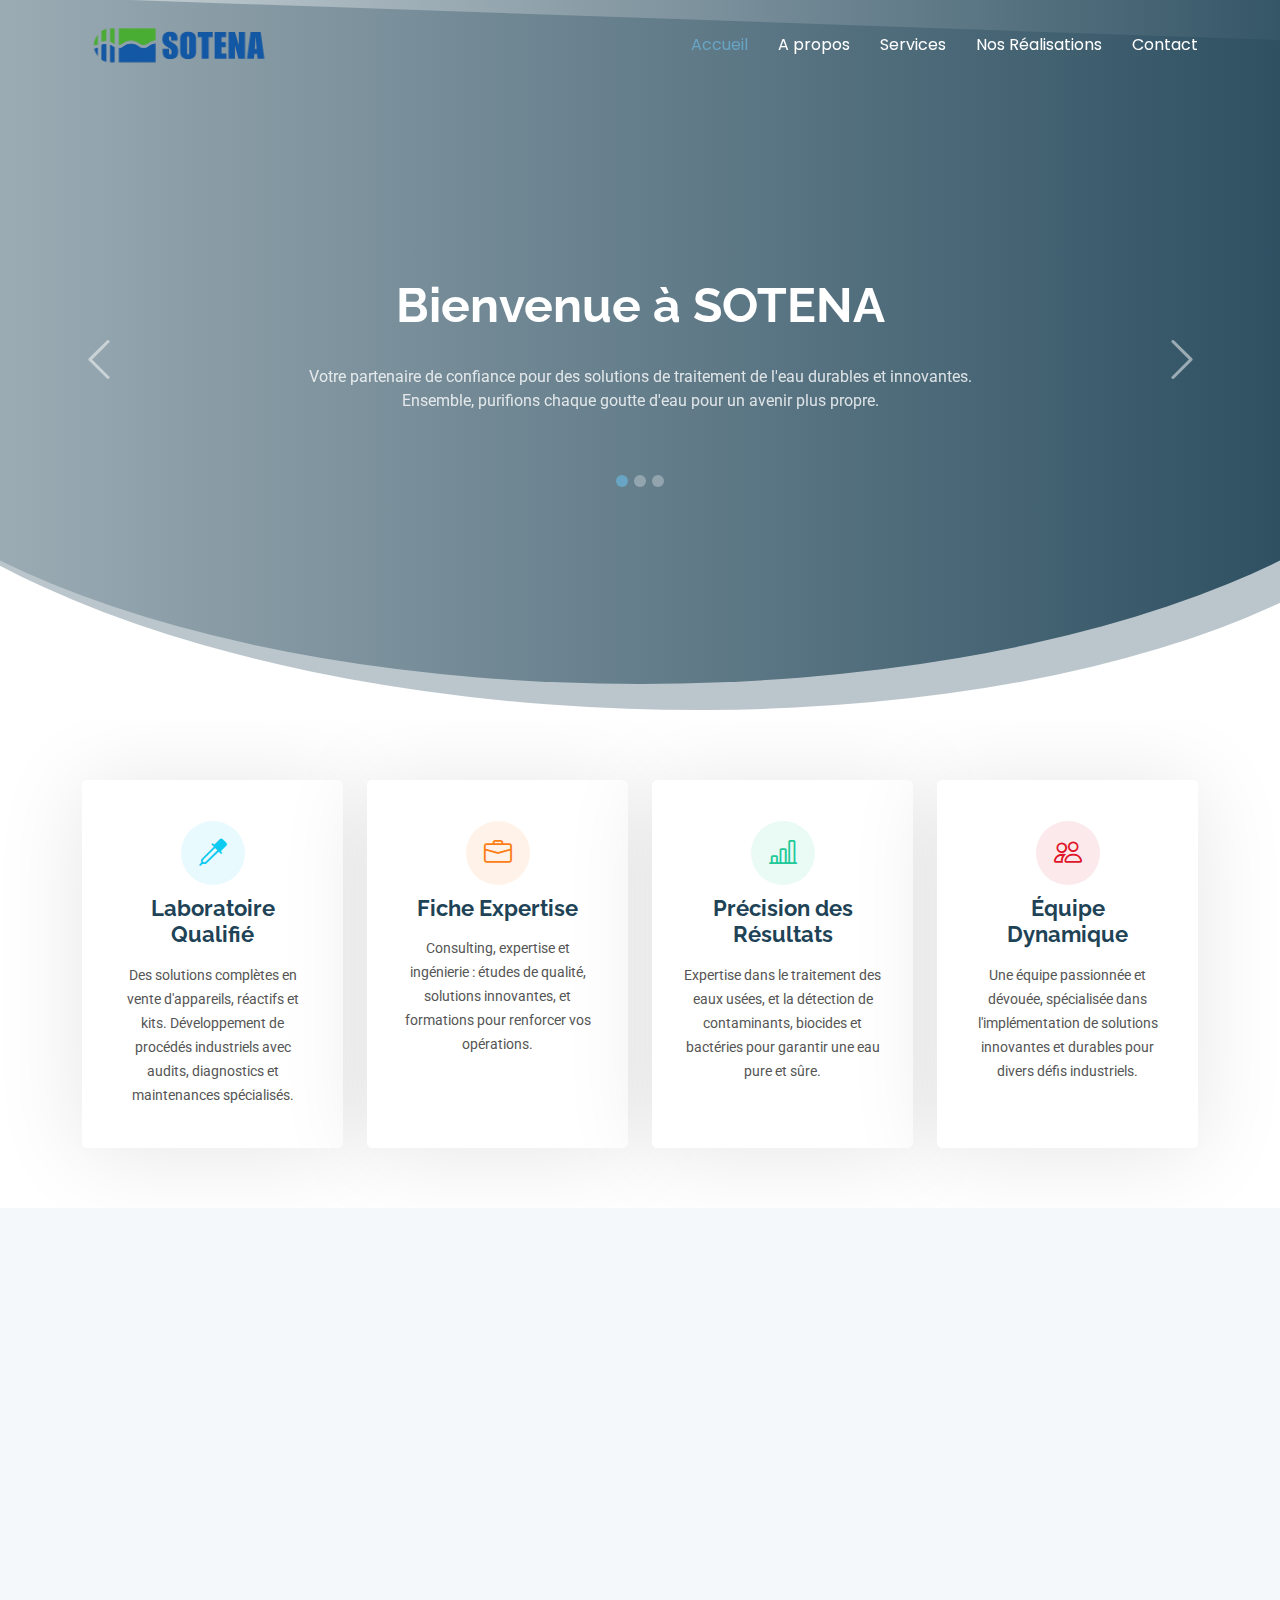
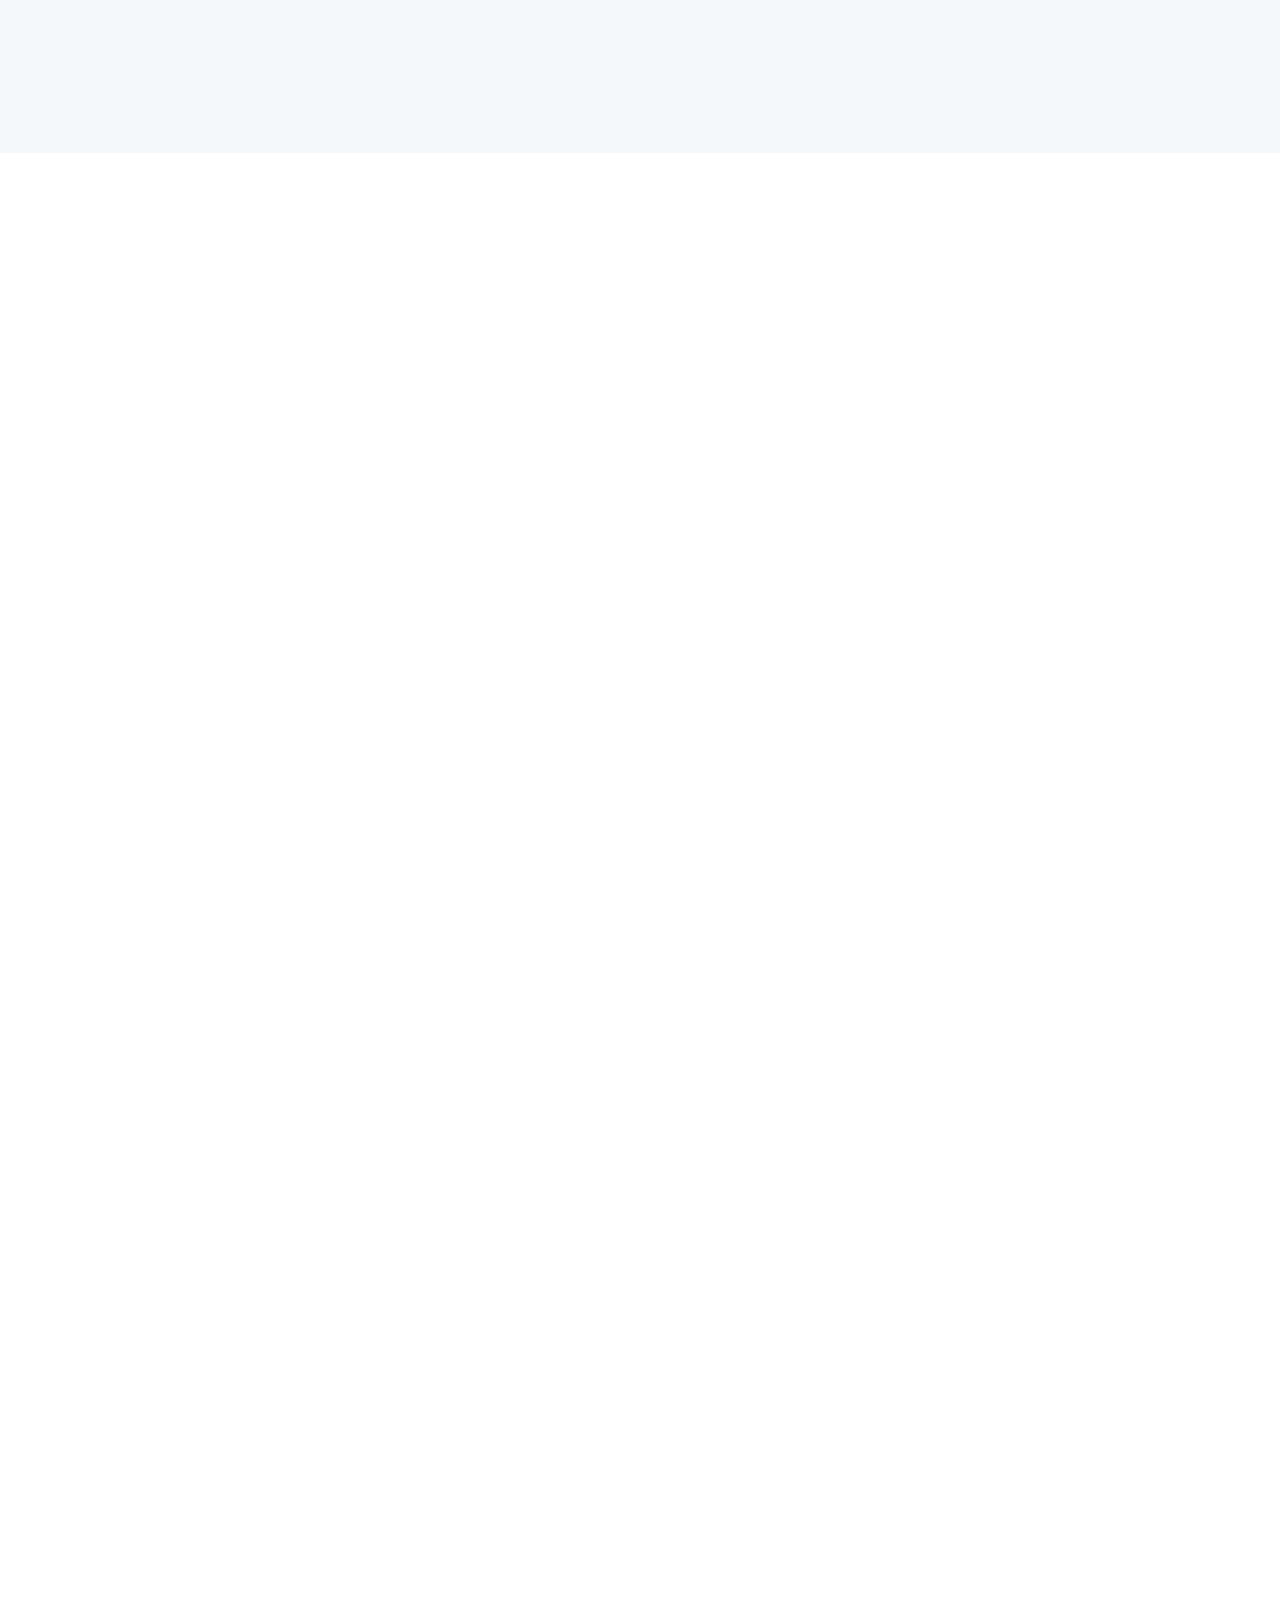
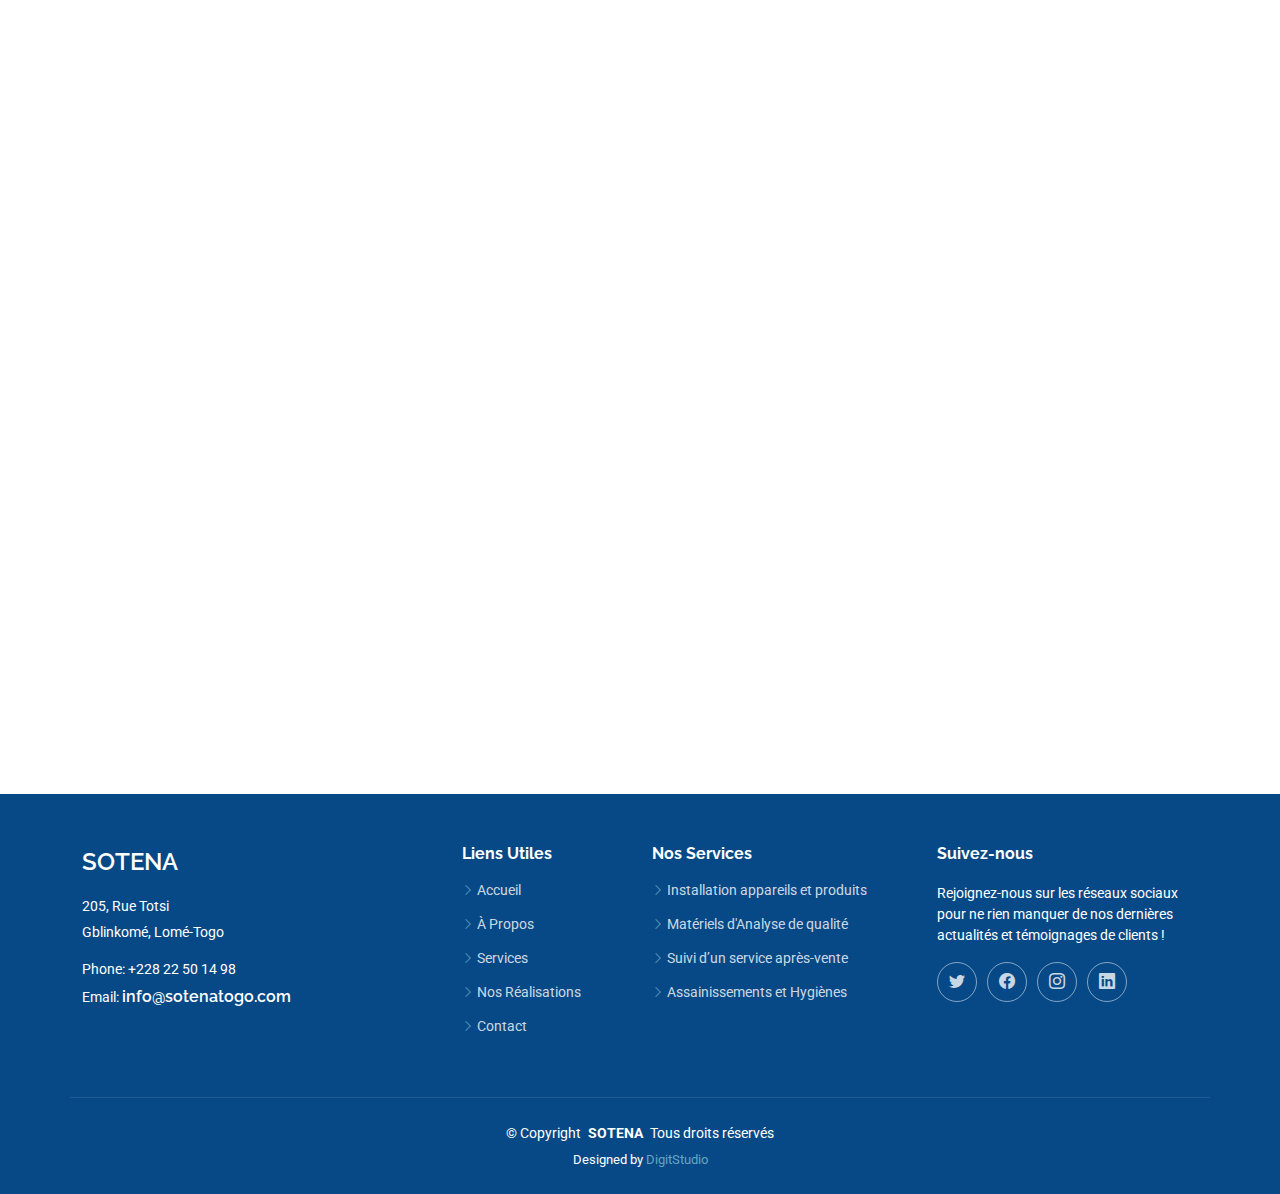
==== index.html @ bdf87255 "Initial commit" ====
<!DOCTYPE html>
<html lang="en">

<head>
  <meta charset="utf-8">
  <meta content="width=device-width, initial-scale=1.0" name="viewport">
  <title>SOTENA / Accueil</title>
  <meta name="description" content="">
  <meta name="keywords" content="">

  <!-- Favicons -->
  <link href="assets/img/SOTENA.png" rel="icon">
  <link href="assets/img/apple-touch-icon.png" rel="apple-touch-icon">

  <!-- Fonts -->
  <link href="https://fonts.googleapis.com" rel="preconnect">
  <link href="https://fonts.gstatic.com" rel="preconnect" crossorigin>
  <link href="https://fonts.googleapis.com/css2?family=Roboto:ital,wght@0,100;0,300;0,400;0,500;0,700;0,900;1,100;1,300;1,400;1,500;1,700;1,900&family=Poppins:ital,wght@0,100;0,200;0,300;0,400;0,500;0,600;0,700;0,800;0,900;1,100;1,200;1,300;1,400;1,500;1,600;1,700;1,800;1,900&family=Raleway:ital,wght@0,100;0,200;0,300;0,400;0,500;0,600;0,700;0,800;0,900;1,100;1,200;1,300;1,400;1,500;1,600;1,700;1,800;1,900&display=swap" rel="stylesheet">

  <!-- Vendor CSS Files -->
  <link href="assets/vendor/bootstrap/css/bootstrap.min.css" rel="stylesheet">
  <link href="assets/vendor/bootstrap-icons/bootstrap-icons.css" rel="stylesheet">
  <link href="assets/vendor/aos/aos.css" rel="stylesheet">
  <link href="assets/vendor/glightbox/css/glightbox.min.css" rel="stylesheet">
  <link href="assets/vendor/swiper/swiper-bundle.min.css" rel="stylesheet">

  <!-- Main CSS File -->
  <link href="assets/css/main.css" rel="stylesheet">

  <style>
    .header {
      background-color: transparent; /* Couleur de fond par défaut */
      transition: background-color 0.3s ease, color 0.3s ease; /* Transition douce pour les changements de style */
    }
    
    .header a {
      color: #FFFFFF; /* Couleur par défaut du texte */
      transition: color 0.3s ease; /* Transition douce pour les changements de couleur */
    }
    
    /* Styles pour le header lorsqu'il est scrollé */
    .scrolled .header {
      background-color: var(--background-color); /* Couleur de fond définie lors du défilement */
    }
    
    .scrolled .header a {
      color: #1e4356; /* Couleur du texte lors du défilement */
    }

    @media (max-width: 1199px) {
      .navmenu a{ 
        color: #1e4356;
      }
    }
  </style>

  <!-- =======================================================
  * Template Name: Moderna
  * Template URL: https://bootstrapmade.com/free-bootstrap-template-corporate-moderna/
  * Updated: Aug 07 2024 with Bootstrap v5.3.3
  * Author: BootstrapMade.com
  * License: https://bootstrapmade.com/license/
  ======================================================== -->
</head>

<body class="index-page">

  <header id="header" class="header d-flex align-items-center fixed-top">
    <div class="container-fluid container-xl position-relative d-flex align-items-center justify-content-between">

      <a href="index.html" class="logo d-flex align-items-center">
        <!-- Uncomment the line below if you also wish to use an image logo -->
         <img src="assets/img/SOTENA2.png" alt=""> 
        <!--<h1 class="sitename">Moderna</h1> -->
      </a>

      <nav id="navmenu" class="navmenu" >
        <ul>
          <li><a href="index.html" class="active">Accueil</a></li>
          <li><a href="about.html" >A propos</a></li>
          <li><a href="services.html">Services</a></li>
          <li><a href="portfolio.html">Nos Réalisations</a></li>
          <!--<li><a href="team.html">Equipes</a></li> -->
          <!--<li><a href="blog.html">Blog</a></li> -->
          <!--<li class="dropdown"><a href="#"><span>Dropdown</span> <i class="bi bi-chevron-down toggle-dropdown"></i></a>
            <ul>
              <li><a href="#">Dropdown 1</a></li>
              <li class="dropdown"><a href="#"><span>Deep Dropdown</span> <i class="bi bi-chevron-down toggle-dropdown"></i></a>
                <ul>
                  <li><a href="#">Deep Dropdown 1</a></li>
                  <li><a href="#">Deep Dropdown 2</a></li>
                  <li><a href="#">Deep Dropdown 3</a></li>
                  <li><a href="#">Deep Dropdown 4</a></li>
                  <li><a href="#">Deep Dropdown 5</a></li>
                </ul>
              </li>
              <li><a href="#">Dropdown 2</a></li>
              <li><a href="#">Dropdown 3</a></li>
              <li><a href="#">Dropdown 4</a></li>
            </ul>
          </li> -->
          <li><a href="contact.html">Contact</a></li>
        </ul>
        <i class="mobile-nav-toggle d-xl-none bi bi-list"></i>
      </nav>

    </div>
  </header>

  <main class="main">

    <!-- Hero Section -->
    <section id="hero" class="hero section dark-background">

      <!-- <img src="assets/img/hero-bg.jpg" alt="" data-aos="fade-in"> -->

      <div id="hero-carousel" class="carousel carousel-fade" data-bs-ride="carousel" data-bs-interval="5000">

        <div class="container position-relative">

          <div class="carousel-item active">
            <div class="carousel-container">
              <h2>Bienvenue à SOTENA</h2>
              <p>Votre partenaire de confiance pour des solutions de traitement de l'eau durables et innovantes. Ensemble, purifions chaque goutte d'eau pour un avenir plus propre.</p>
              <!--<a href="#about" class="btn-get-started">Read More</a> -->
            </div>
          </div><!-- End Carousel Item -->

          <div class="carousel-item">
            <div class="carousel-container">
              <h2>Transformons l'eau, transformons l'avenir</h2>
              <p>Découvrez nos technologies avancées et notre engagement envers des pratiques respectueuses de l'environnement. Rejoignez-nous pour un monde où l'eau pure est accessible à tous.</p>
              <!--<a href="#about" class="btn-get-started">Read More</a> -->
            </div>
          </div><!-- End Carousel Item -->

          <div class="carousel-item">
            <div class="carousel-container">
              <h2>Des solutions sur mesure pour chaque besoin</h2>
              <p>De la purification de l'eau domestique au traitement des eaux industrielles, nous fournissons des solutions adaptées à chaque défi. SOTENA, votre expert en qualité de l'eau.</p>
              <!--<a href="#about" class="btn-get-started">Read More</a> -->
            </div>
          </div><!-- End Carousel Item -->

          <a class="carousel-control-prev" href="#hero-carousel" role="button" data-bs-slide="prev">
            <span class="carousel-control-prev-icon bi bi-chevron-left" aria-hidden="true"></span>
          </a>

          <a class="carousel-control-next" href="#hero-carousel" role="button" data-bs-slide="next">
            <span class="carousel-control-next-icon bi bi-chevron-right" aria-hidden="true"></span>
          </a>

          <ol class="carousel-indicators"></ol>

        </div>

      </div>

    </section><!-- /Hero Section -->
    

        <!-- Featured Services Section -->
    <section id="featured-services" class="featured-services section">

      <div class="container">

        <div class="row gy-4">

          <!-- Service Item 1 -->
          <div class="col-lg-3 col-md-6" data-aos="fade-up" data-aos-delay="100">
            <div class="service-item item-cyan position-relative">
              <div class="icon">
                <i class="bi bi-eyedropper"></i> <!-- Icône mise à jour pour représenter un laboratoire -->
              </div>
               <!--<a href="service-details.html" class="stretched-link">-->
                <h3>Laboratoire Qualifié</h3>
              </a>
              <p>Des solutions complètes en vente d'appareils, réactifs et kits. Développement de procédés industriels avec audits, diagnostics et maintenances spécialisés.</p>
            </div>
          </div><!-- End Service Item -->

          <!-- Service Item 2 -->
          <div class="col-lg-3 col-md-6" data-aos="fade-up" data-aos-delay="200">
            <div class="service-item item-orange position-relative">
              <div class="icon">
                <i class="bi bi-briefcase"></i> <!-- Icône mise à jour pour représenter le consulting et l'expertise -->
              </div>
               <!--<a href="service-details.html" class="stretched-link">-->
                <h3>Fiche Expertise</h3>
              </a>
              <p>Consulting, expertise et ingénierie : études de qualité, solutions innovantes, et formations pour renforcer vos opérations.</p>
            </div>
          </div><!-- End Service Item -->

          <!-- Service Item 3 -->
          <div class="col-lg-3 col-md-6" data-aos="fade-up" data-aos-delay="300">
            <div class="service-item item-teal position-relative">
              <div class="icon">
                <i class="bi bi-bar-chart-line"></i> <!-- Icône mise à jour pour représenter la précision et l'analyse des résultats -->
              </div>
               <!--<a href="service-details.html" class="stretched-link">-->
                <h3>Précision des Résultats</h3>
              </a>
              <p>Expertise dans le traitement des eaux usées, et la détection de contaminants, biocides et bactéries pour garantir une eau pure et sûre.</p>
            </div>
          </div><!-- End Service Item -->

          <!-- Service Item 4 -->
          <div class="col-lg-3 col-md-6" data-aos="fade-up" data-aos-delay="400">
            <div class="service-item item-red position-relative">
              <div class="icon">
                <i class="bi bi-people"></i> <!-- Icône mise à jour pour représenter une équipe dynamique -->
              </div>
              <!--<a href="service-details.html" class="stretched-link"> -->
                <h3>Équipe Dynamique</h3>
              </a>
              <p>Une équipe passionnée et dévouée, spécialisée dans l'implémentation de solutions innovantes et durables pour divers défis industriels.</p>
            </div>
          </div><!-- End Service Item -->

        </div>

      </div>

    </section><!-- /Featured Services Section -->


        <!-- About Section -->
    <section id="about" class="about section light-background">

      <div class="container">

        <div class="row gy-4">
          <div class="col-lg-6 position-relative align-self-start" data-aos="fade-up" data-aos-delay="100">
            <iframe width="560" height="360" src="https://www.youtube.com/embed/HpWwSjppguw" 
                  title="YouTube video player" 
                  frameborder="0" 
                  allow="accelerometer; autoplay; clipboard-write; encrypted-media; gyroscope; picture-in-picture; web-share" 
                  allowfullscreen>
          </iframe>
          </div>
          <div class="col-lg-6 content" data-aos="fade-up" data-aos-delay="200">
            <h3>Engagés pour une eau pure et un avenir durable</h3>
            <p class="fst-italic">
              Chez SOTENA, nous croyons en l'importance de l'eau pure et accessible pour tous. Nous offrons des solutions innovantes de traitement de l'eau adaptées aux besoins de nos clients.
            </p>
            <ul>
              <li><i class="bi bi-check2-all"></i> <span>Des technologies avancées pour un traitement efficace et écologique de l'eau.</span></li>
              <li><i class="bi bi-check2-all"></i> <span>Des solutions sur mesure pour répondre aux défis uniques de chaque client.</span></li>
              <li><i class="bi bi-check2-all"></i> <span>Un engagement fort envers la protection de l'environnement et la préservation des ressources en eau.</span></li>
            </ul>
            <p>
              Nous collaborons avec vous pour créer un monde où l'eau est pure et durable. Découvrez comment nos services peuvent faire une différence pour votre communauté et votre entreprise.
            </p>
          </div>
        </div>

      </div>

    </section><!-- /About Section -->


        <!-- Features Section -->
    <section id="features" class="features section">

      <!-- Section Title -->
      <div class="container section-title" data-aos="fade-up">
        <h2>Nos Atouts</h2>
        <p>Découvrez pourquoi nos solutions de traitement de l'eau se distinguent par leur efficacité et leur innovation.</p>
      </div><!-- End Section Title -->

      <div class="container">

        <div class="row gy-4 align-items-center features-item">
          <div class="col-md-5 d-flex align-items-center" data-aos="zoom-out" data-aos-delay="100">
            <img src="assets/img/machi1.jpg" class="img-fluid" alt="Technologie de pointe">
          </div>
          <div class="col-md-7" data-aos="fade-up" data-aos-delay="100">
            <h3>Technologie de pointe pour un traitement optimal</h3>
            <p class="fst-italic">
              Nos systèmes utilisent les dernières avancées technologiques pour garantir une purification de l'eau efficace et respectueuse de l'environnement.
            </p>
            <ul>
              <li><i class="bi bi-check"></i><span> Utilisation de membranes de filtration de haute qualité pour éliminer les impuretés.</span></li>
              <li><i class="bi bi-check"></i> <span> Technologies brevetées pour un meilleur rendement énergétique.</span></li>
              <li><i class="bi bi-check"></i> <span> Systèmes de traitement entièrement automatisés pour une maintenance simplifiée.</span></li>
            </ul>
          </div>
        </div><!-- Features Item -->

        <div class="row gy-4 align-items-center features-item">
          <div class="col-md-5 order-1 order-md-2 d-flex align-items-center" data-aos="zoom-out" data-aos-delay="200">
            <img src="assets/img/solution.webp" class="img-fluid" alt="Solutions personnalisées">
          </div>
          <div class="col-md-7 order-2 order-md-1" data-aos="fade-up" data-aos-delay="200">
            <h3>Solutions personnalisées adaptées à vos besoins</h3>
            <p class="fst-italic">
              Nous analysons vos besoins spécifiques pour concevoir des solutions sur mesure qui s'intègrent parfaitement à votre environnement.
            </p>
            <p>
              Que vous soyez une entreprise industrielle ou une municipalité, nous adaptons nos systèmes pour maximiser l'efficacité et minimiser les coûts.
            </p>
          </div>
        </div><!-- Features Item -->

        <div class="row gy-4 align-items-center features-item">
          <div class="col-md-5 d-flex align-items-center" data-aos="zoom-out">
            <img src="assets/img/6528425.jpg" class="img-fluid" alt="Impact environnemental minimal">
          </div>
          <div class="col-md-7" data-aos="fade-up">
            <h3>Un impact environnemental minimal</h3>
            <p>Nous nous engageons à protéger l'environnement en utilisant des matériaux durables et des procédés écologiques pour toutes nos solutions.</p>
            <ul>
              <li><i class="bi bi-check"></i> <span> Réduction de l'empreinte carbone grâce à des technologies à faible consommation d'énergie.</span></li>
              <li><i class="bi bi-check"></i><span> Utilisation de produits chimiques non toxiques dans nos traitements.</span></li>
              <li><i class="bi bi-check"></i> <span> Recyclage de l'eau et réduction des déchets.</span></li>
            </ul>
          </div>
        </div><!-- Features Item -->

        <div class="row gy-4 align-items-center features-item">
          <div class="col-md-5 order-1 order-md-2 d-flex align-items-center" data-aos="zoom-out">
            <img src="assets/img/maintenance.jpg" class="img-fluid" alt="Support et maintenance">
          </div>
          <div class="col-md-7 order-2 order-md-1" data-aos="fade-up">
            <h3>Support et maintenance réactifs</h3>
            <p class="fst-italic">
              Notre équipe d'experts est toujours prête à vous assister avec un support technique rapide et efficace.
            </p>
            <p>
              Nous offrons des services de maintenance préventive et curative pour assurer un fonctionnement optimal de vos équipements de traitement d'eau.
            </p>
          </div>
        </div><!-- Features Item -->

      </div>

    </section><!-- /Features Section -->


  </main>

  <footer id="footer" class="footer dark-background">


    <div class="container footer-top">
      <div class="row gy-4">
        <div class="col-lg-4 col-md-6 footer-about">
          <a href="index.html" class="d-flex align-items-center">

            

            <span class="sitename">SOTENA</span>
          </a>
          <div class="footer-contact pt-3">
            <p>205, Rue Totsi</p>
            <p>Gblinkomé, Lomé-Togo</p>
            <p class="mt-3">Phone: <span>+228 22 50 14 98</span></p>
            <p>Email: <a href="mailto:info@sotenatogo.com" class="fs-6 ">info@sotenatogo.com</a></p>
          </div>
        </div>

        <div class="col-lg-2 col-md-3 footer-links">
          <h4>Liens Utiles</h4>
          <ul>
            <li><i class="bi bi-chevron-right"></i> <a href="index.html">Accueil</a></li>
            <li><i class="bi bi-chevron-right"></i> <a href="about.html">À Propos</a></li>
            <li><i class="bi bi-chevron-right"></i> <a href="services.html">Services</a></li>
            <li><i class="bi bi-chevron-right"></i> <a href="portfolio.html">Nos Réalisations</a></li>
            <li><i class="bi bi-chevron-right"></i> <a href="contact.html">Contact</a></li>
          </ul>
        </div>

        <div class="col-lg-3 col-md-4 footer-links">
          <h4>Nos Services</h4>
          <ul>
            <li><i class="bi bi-chevron-right"></i> <a href="services.html">Installation appareils et produits</a></li>
            <li><i class="bi bi-chevron-right"></i> <a href="services.html">Matériels d'Analyse de qualité</a></li>
            <li><i class="bi bi-chevron-right"></i> <a href="services.html">Suivi d’un service après-vente</a></li>
            <li><i class="bi bi-chevron-right"></i> <a href="services.html">Assainissements et Hygiènes</a></li>
          </ul>
        </div>

        <div class="col-lg-3 col-md-12">
          <h4>Suivez-nous</h4>
          <p>Rejoignez-nous sur les réseaux sociaux pour ne rien manquer de nos dernières actualités et témoignages de clients !</p>
          <div class="social-links d-flex">
            <a href="" target="_blank"><i class="bi bi-twitter"></i></a>
            <a href="" target="_blank"><i class="bi bi-facebook"></i></a>
            <a href="" target="_blank"><i class="bi bi-instagram"></i></a>
            <a href="" target="_blank"><i class="bi bi-linkedin"></i></a>
          </div>
        </div>

      </div>
    </div>

    <div class="container copyright text-center mt-4">
      <p>© <span>Copyright</span> <strong class="px-1 sitename">SOTENA</strong> <span>Tous droits réservés</span></p>
      <div class="credits">
        <!-- All the links in the footer should remain intact. -->
        <!-- You can delete the links only if you've purchased the pro version. -->
        <!-- Licensing information: https://bootstrapmade.com/license/ -->
        <!-- Purchase the pro version with working PHP/AJAX contact form: [buy-url] -->
        Designed by <a href="https://digitstudio.tg/">DigitStudio</a>
      </div>
    </div>

  </footer>

  <!-- Scroll Top -->
  <a href="#" id="scroll-top" class="scroll-top d-flex align-items-center justify-content-center"><i class="bi bi-arrow-up-short"></i></a>

  <!-- Preloader -->
  <div id="preloader"></div>

  <!-- Vendor JS Files -->
  <script src="assets/vendor/bootstrap/js/bootstrap.bundle.min.js"></script>
  <script src="assets/vendor/php-email-form/validate.js"></script>
  <script src="assets/vendor/aos/aos.js"></script>
  <script src="assets/vendor/glightbox/js/glightbox.min.js"></script>
  <script src="assets/vendor/purecounter/purecounter_vanilla.js"></script>
  <script src="assets/vendor/swiper/swiper-bundle.min.js"></script>
  <script src="assets/vendor/waypoints/noframework.waypoints.js"></script>
  <script src="assets/vendor/imagesloaded/imagesloaded.pkgd.min.js"></script>
  <script src="assets/vendor/isotope-layout/isotope.pkgd.min.js"></script>

  <!-- Main JS File -->
  <script src="assets/js/main.js"></script>

</body>

</html>
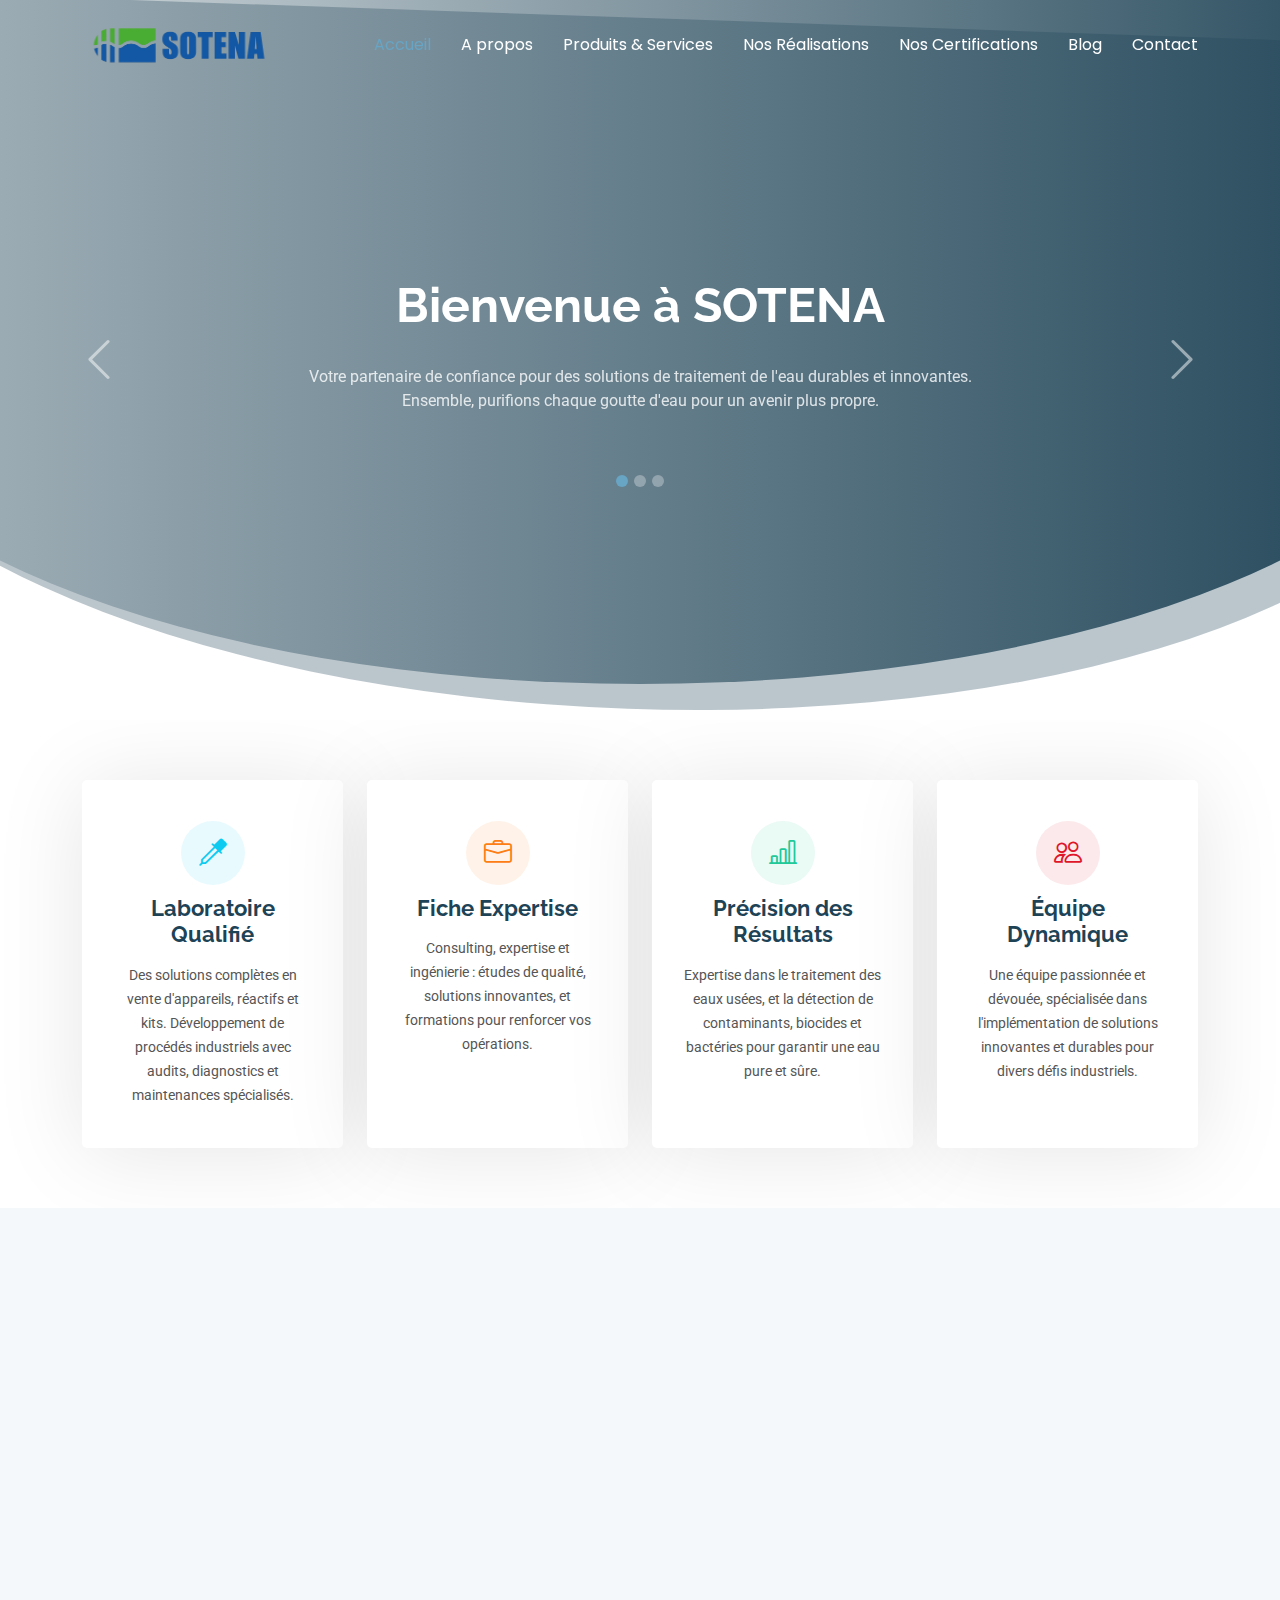
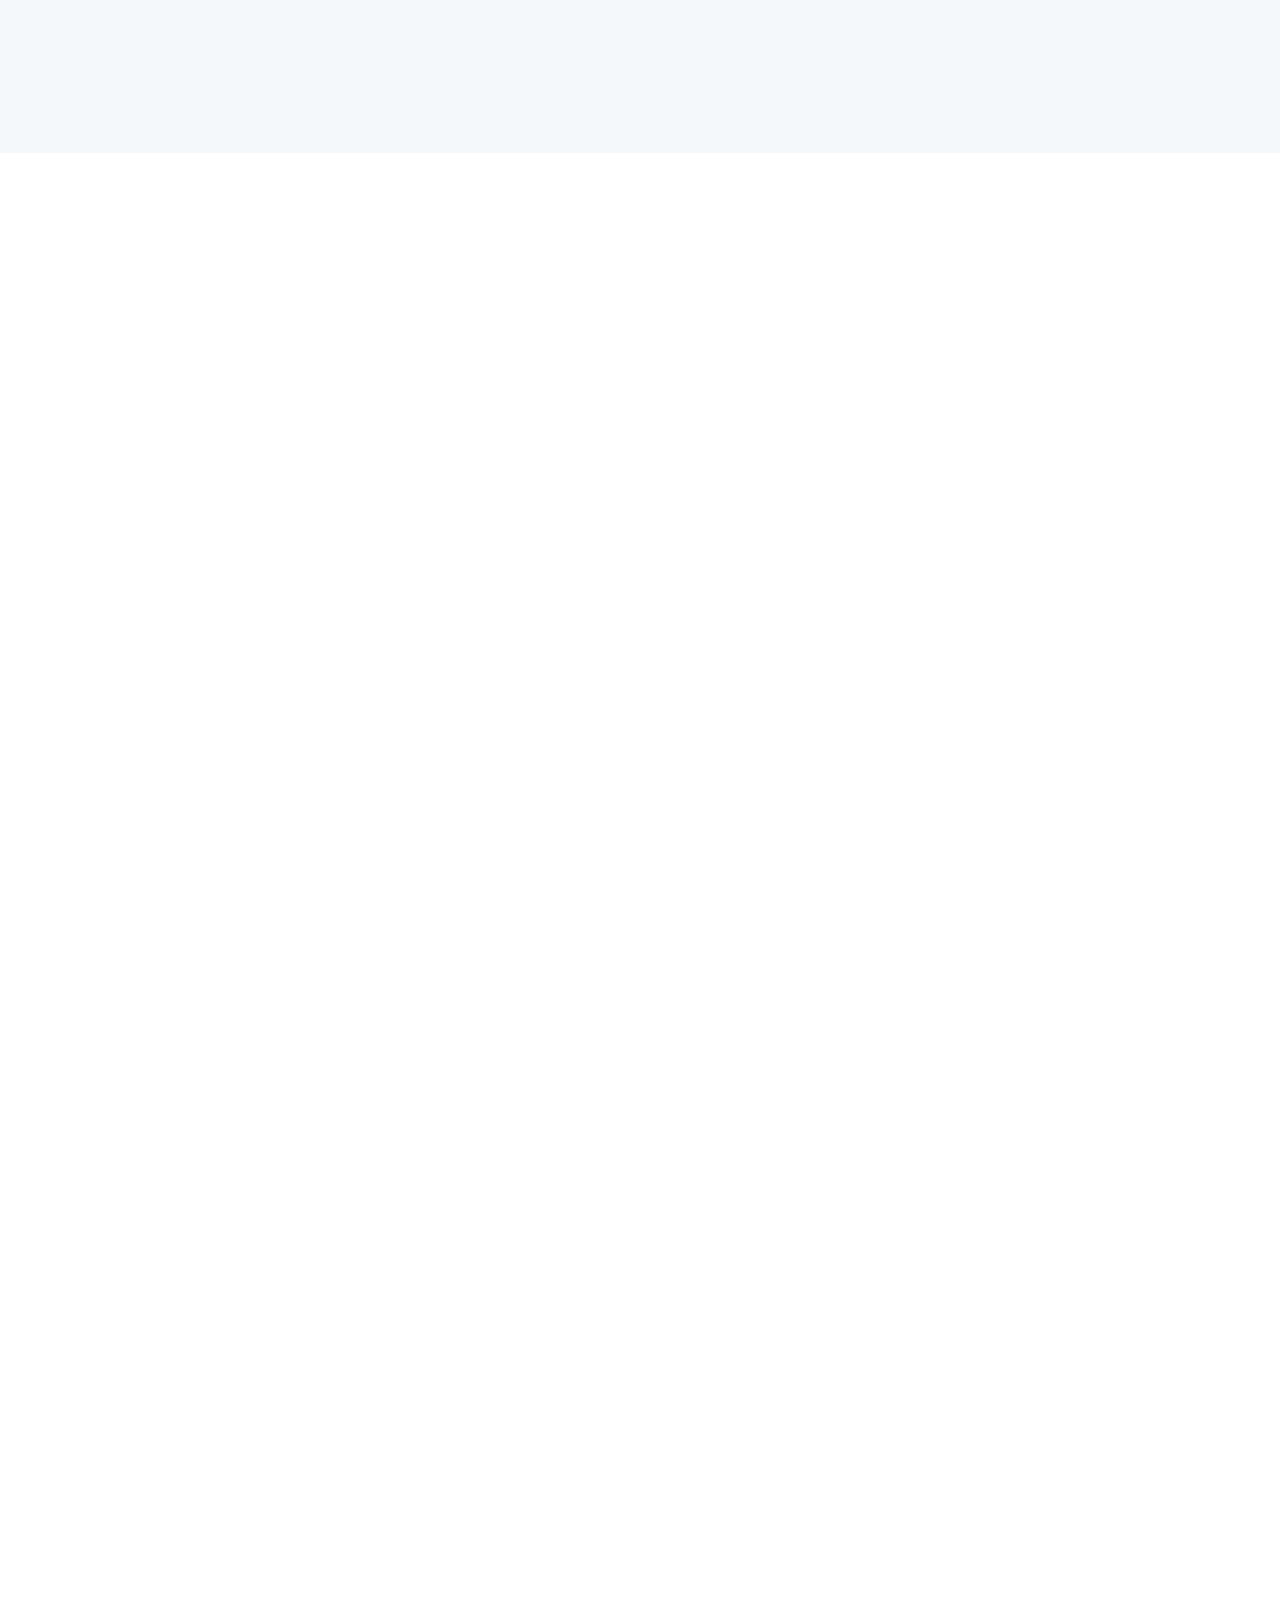
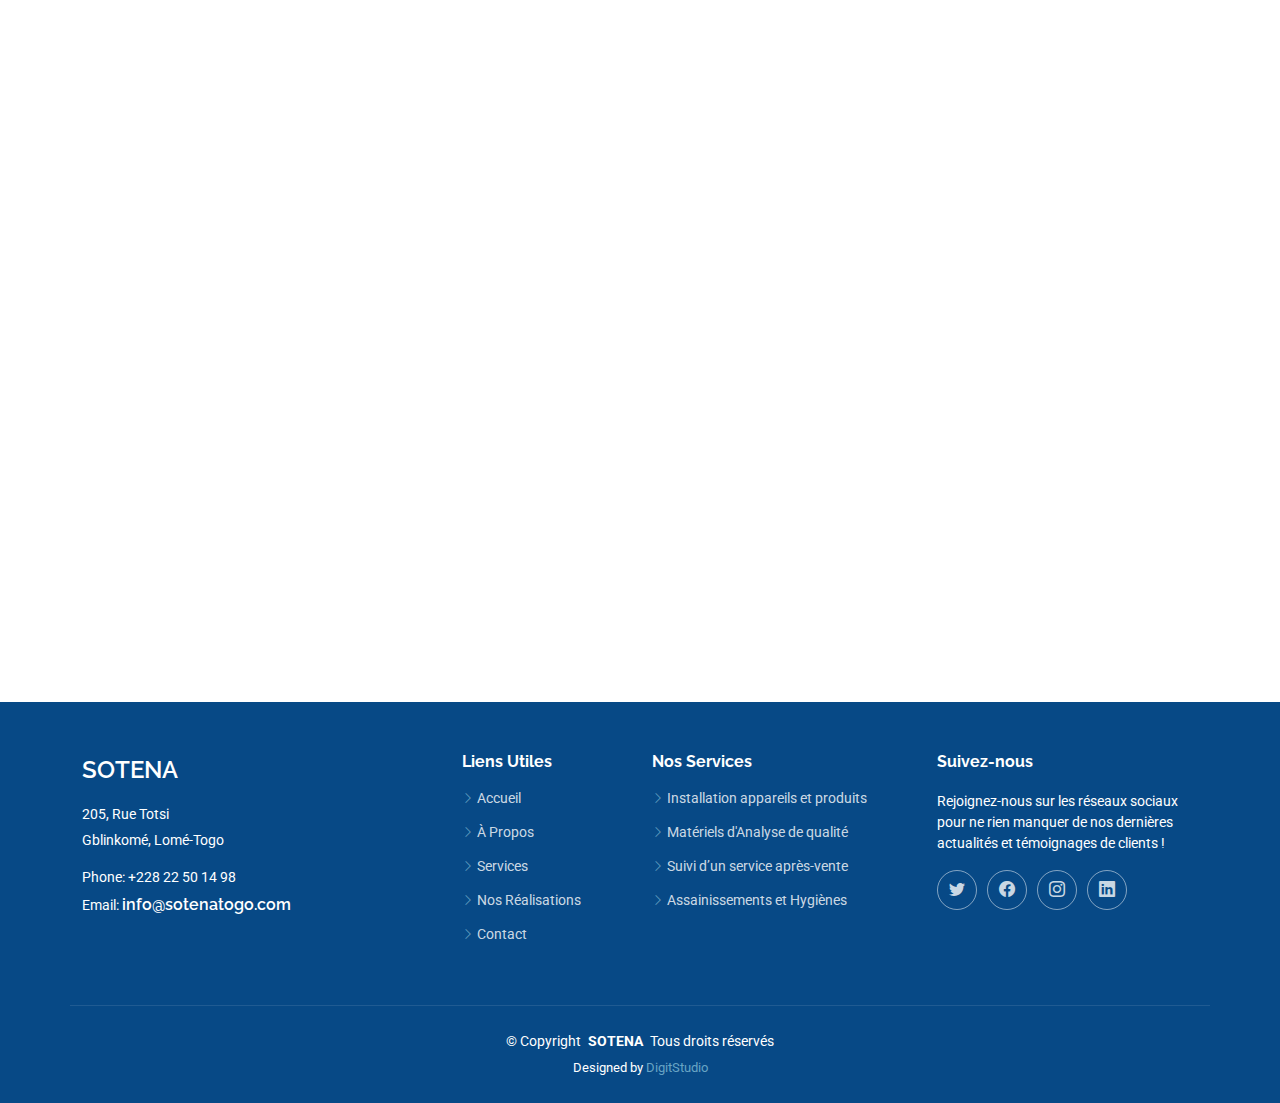
==== commit 786d17c1: "MIS A JOUR" ====
--- a/index.html
+++ b/index.html
@@ -78,10 +78,10 @@
         <ul>
           <li><a href="index.html" class="active">Accueil</a></li>
           <li><a href="about.html" >A propos</a></li>
-          <li><a href="services.html">Services</a></li>
+          <li><a href="services.html">Produits & Services</a></li>
           <li><a href="portfolio.html">Nos Réalisations</a></li>
-          <!--<li><a href="team.html">Equipes</a></li> -->
-          <!--<li><a href="blog.html">Blog</a></li> -->
+          <li><a href="team.html">Nos Certifications</a></li>
+          <li><a href="blog.html">Blog</a></li> 
           <!--<li class="dropdown"><a href="#"><span>Dropdown</span> <i class="bi bi-chevron-down toggle-dropdown"></i></a>
             <ul>
               <li><a href="#">Dropdown 1</a></li>
@@ -232,7 +232,7 @@
 
         <div class="row gy-4">
           <div class="col-lg-6 position-relative align-self-start" data-aos="fade-up" data-aos-delay="100">
-            <iframe width="560" height="360" src="https://www.youtube.com/embed/HpWwSjppguw" 
+            <iframe width="100%" height="360" src="https://www.youtube.com/embed/HpWwSjppguw" 
                   title="YouTube video player" 
                   frameborder="0" 
                   allow="accelerometer; autoplay; clipboard-write; encrypted-media; gyroscope; picture-in-picture; web-share" 
@@ -290,7 +290,7 @@
 
         <div class="row gy-4 align-items-center features-item">
           <div class="col-md-5 order-1 order-md-2 d-flex align-items-center" data-aos="zoom-out" data-aos-delay="200">
-            <img src="assets/img/solution.webp" class="img-fluid" alt="Solutions personnalisées">
+            <img src="assets/img/solution.png" class="img-fluid" alt="Solutions personnalisées">
           </div>
           <div class="col-md-7 order-2 order-md-1" data-aos="fade-up" data-aos-delay="200">
             <h3>Solutions personnalisées adaptées à vos besoins</h3>
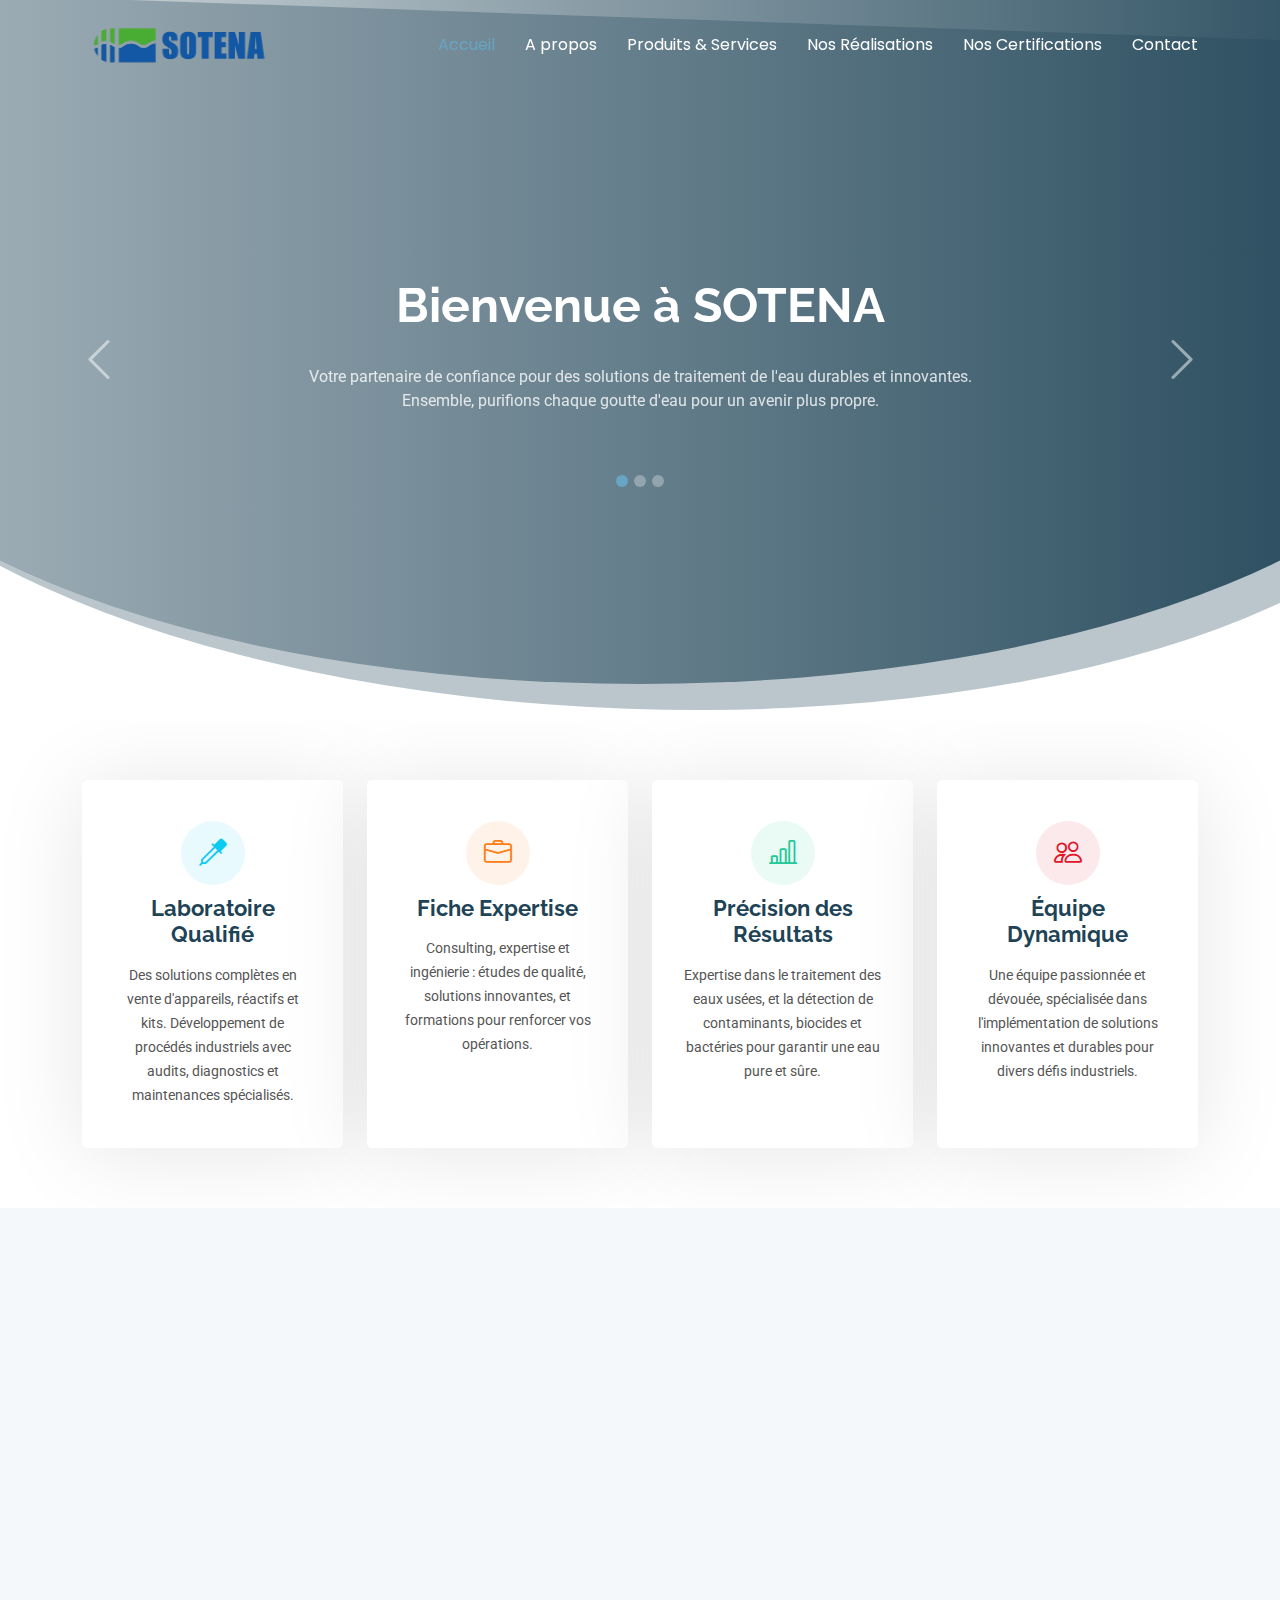
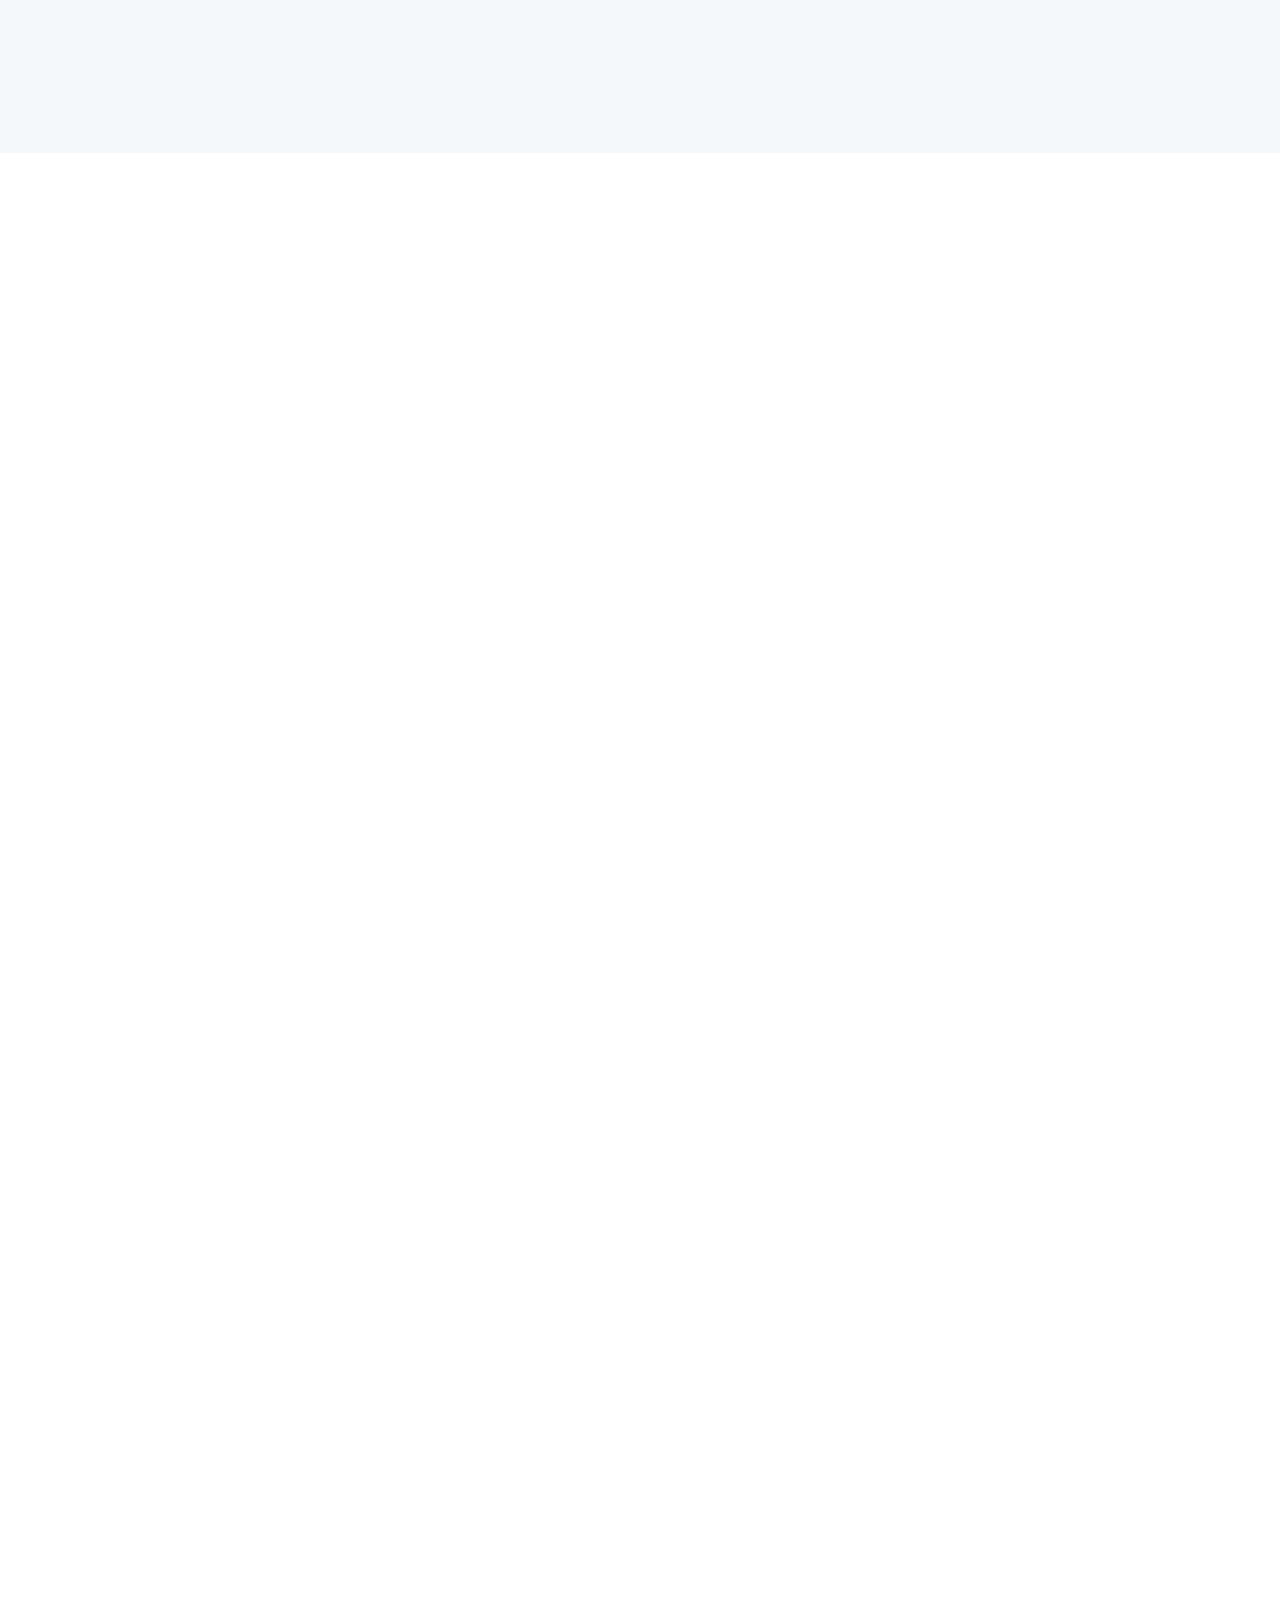
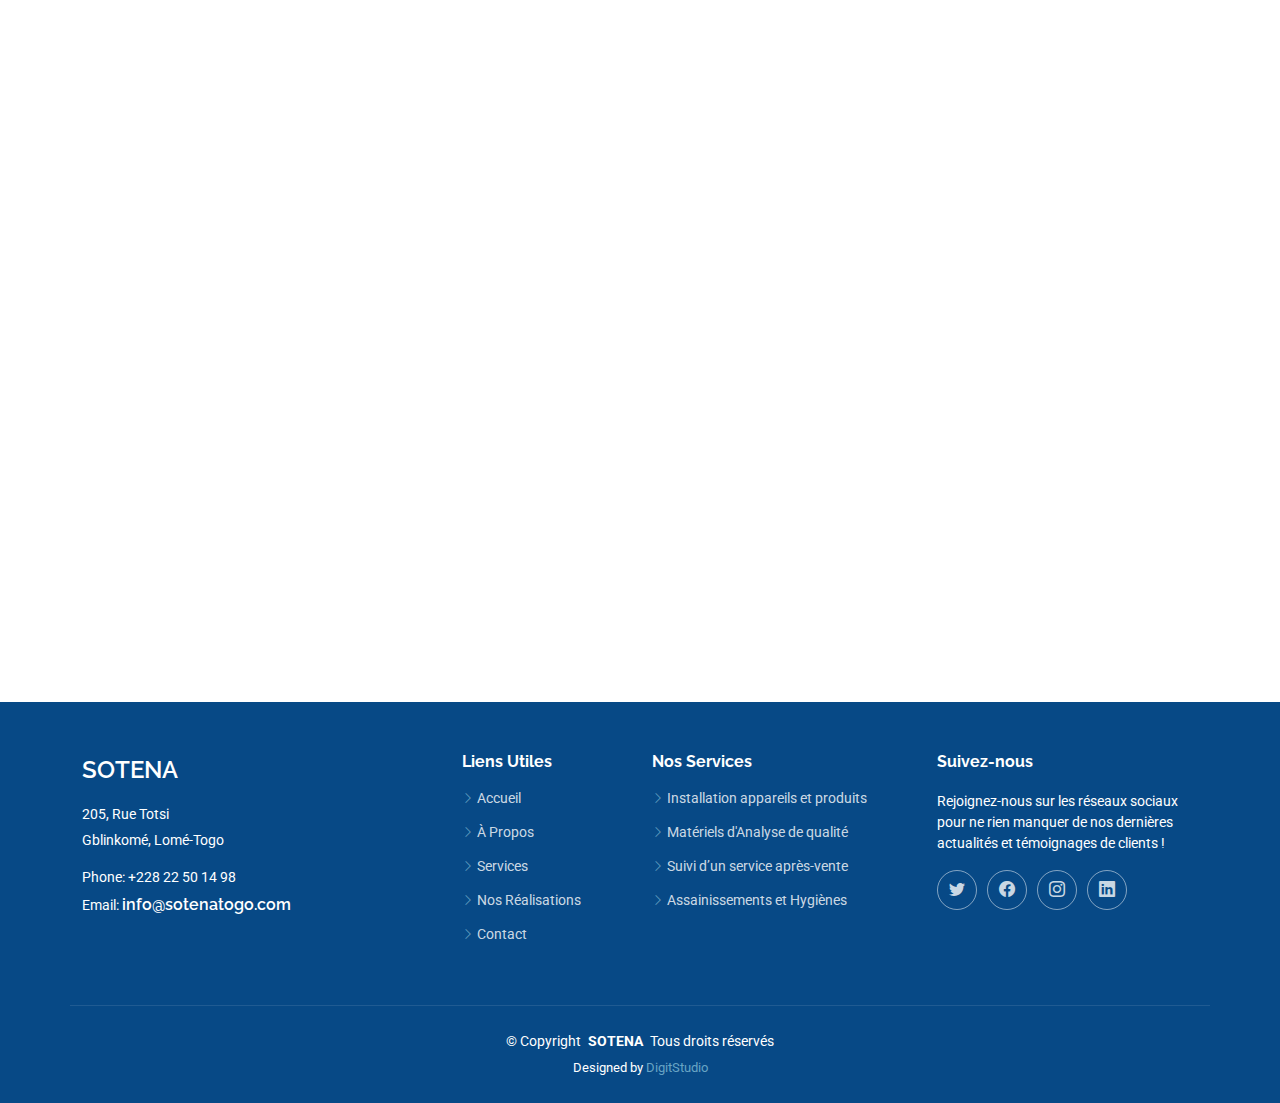
==== commit 0e2c3131: "MIS A JOUR" ====
--- a/index.html
+++ b/index.html
@@ -81,7 +81,7 @@
           <li><a href="services.html">Produits & Services</a></li>
           <li><a href="portfolio.html">Nos Réalisations</a></li>
           <li><a href="team.html">Nos Certifications</a></li>
-          <li><a href="blog.html">Blog</a></li> 
+           <!--<li><a href="blog.html">Blog</a></li> -->
           <!--<li class="dropdown"><a href="#"><span>Dropdown</span> <i class="bi bi-chevron-down toggle-dropdown"></i></a>
             <ul>
               <li><a href="#">Dropdown 1</a></li>
